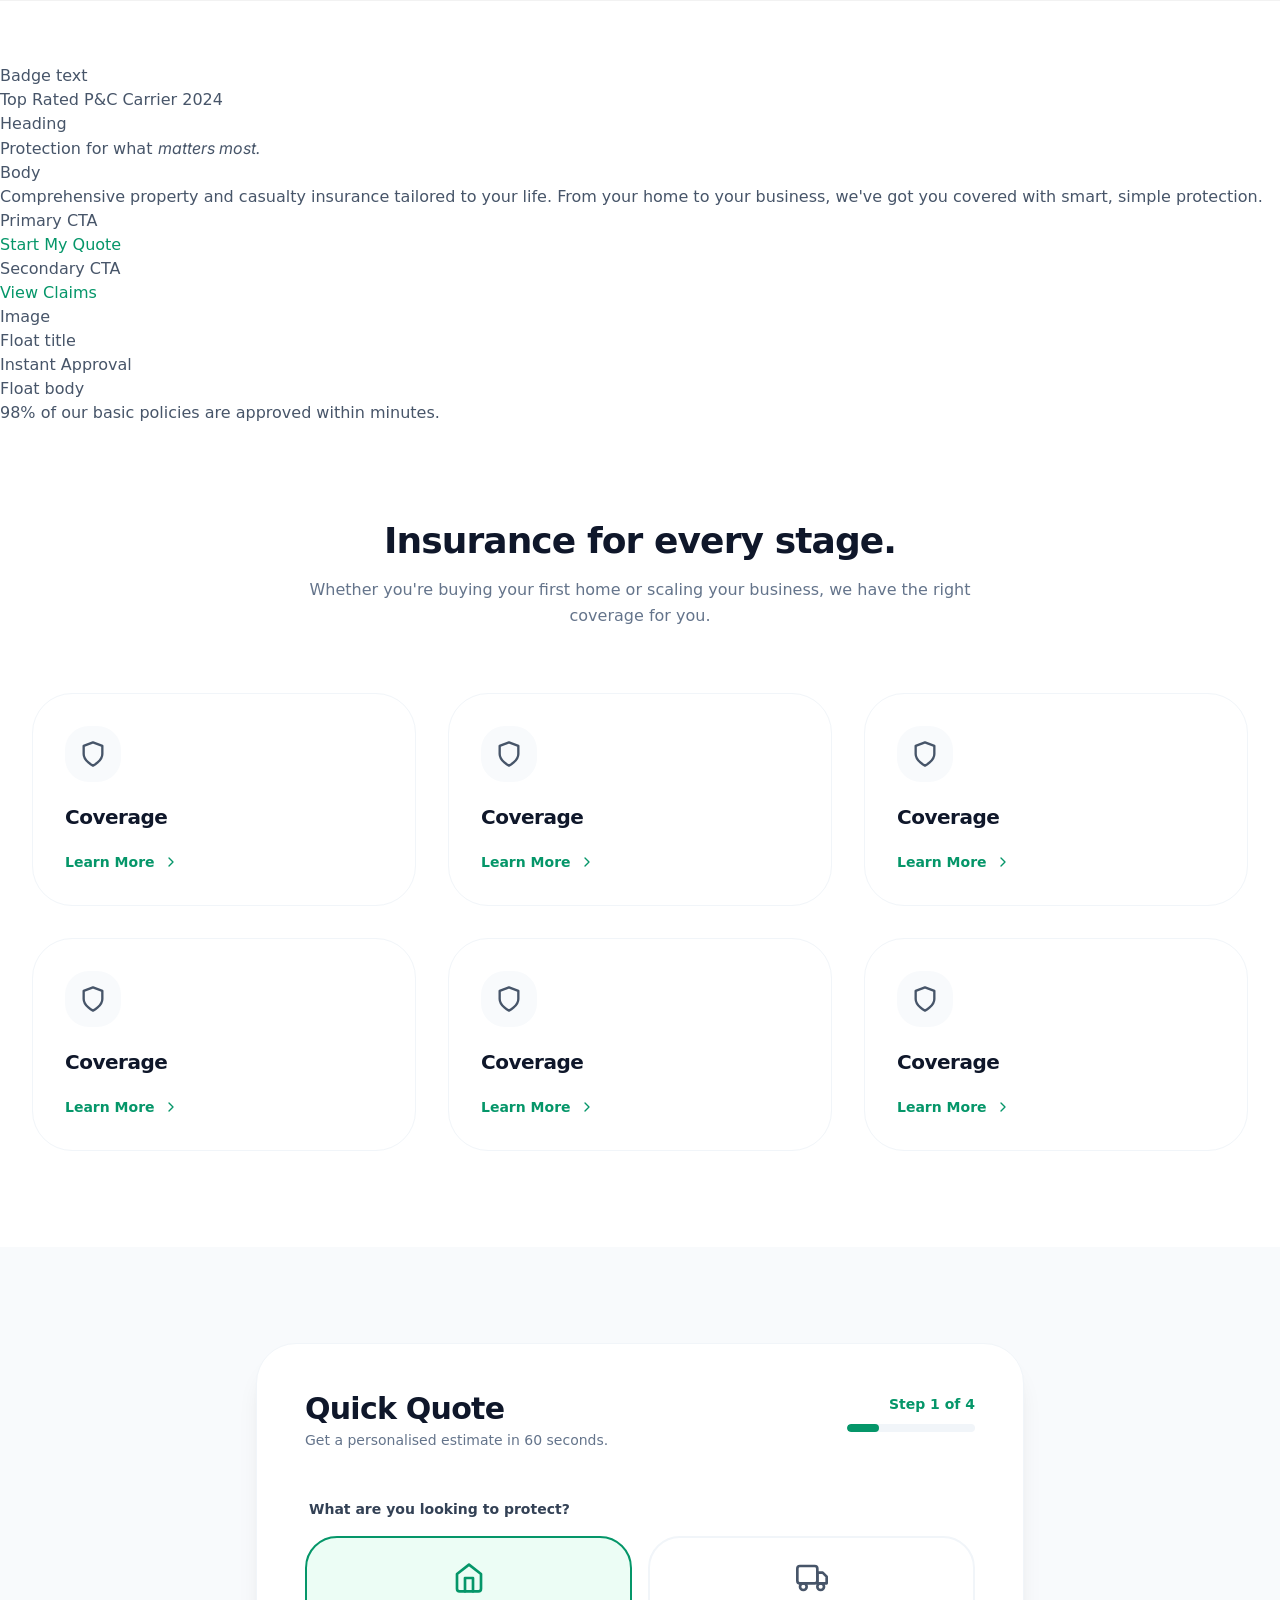
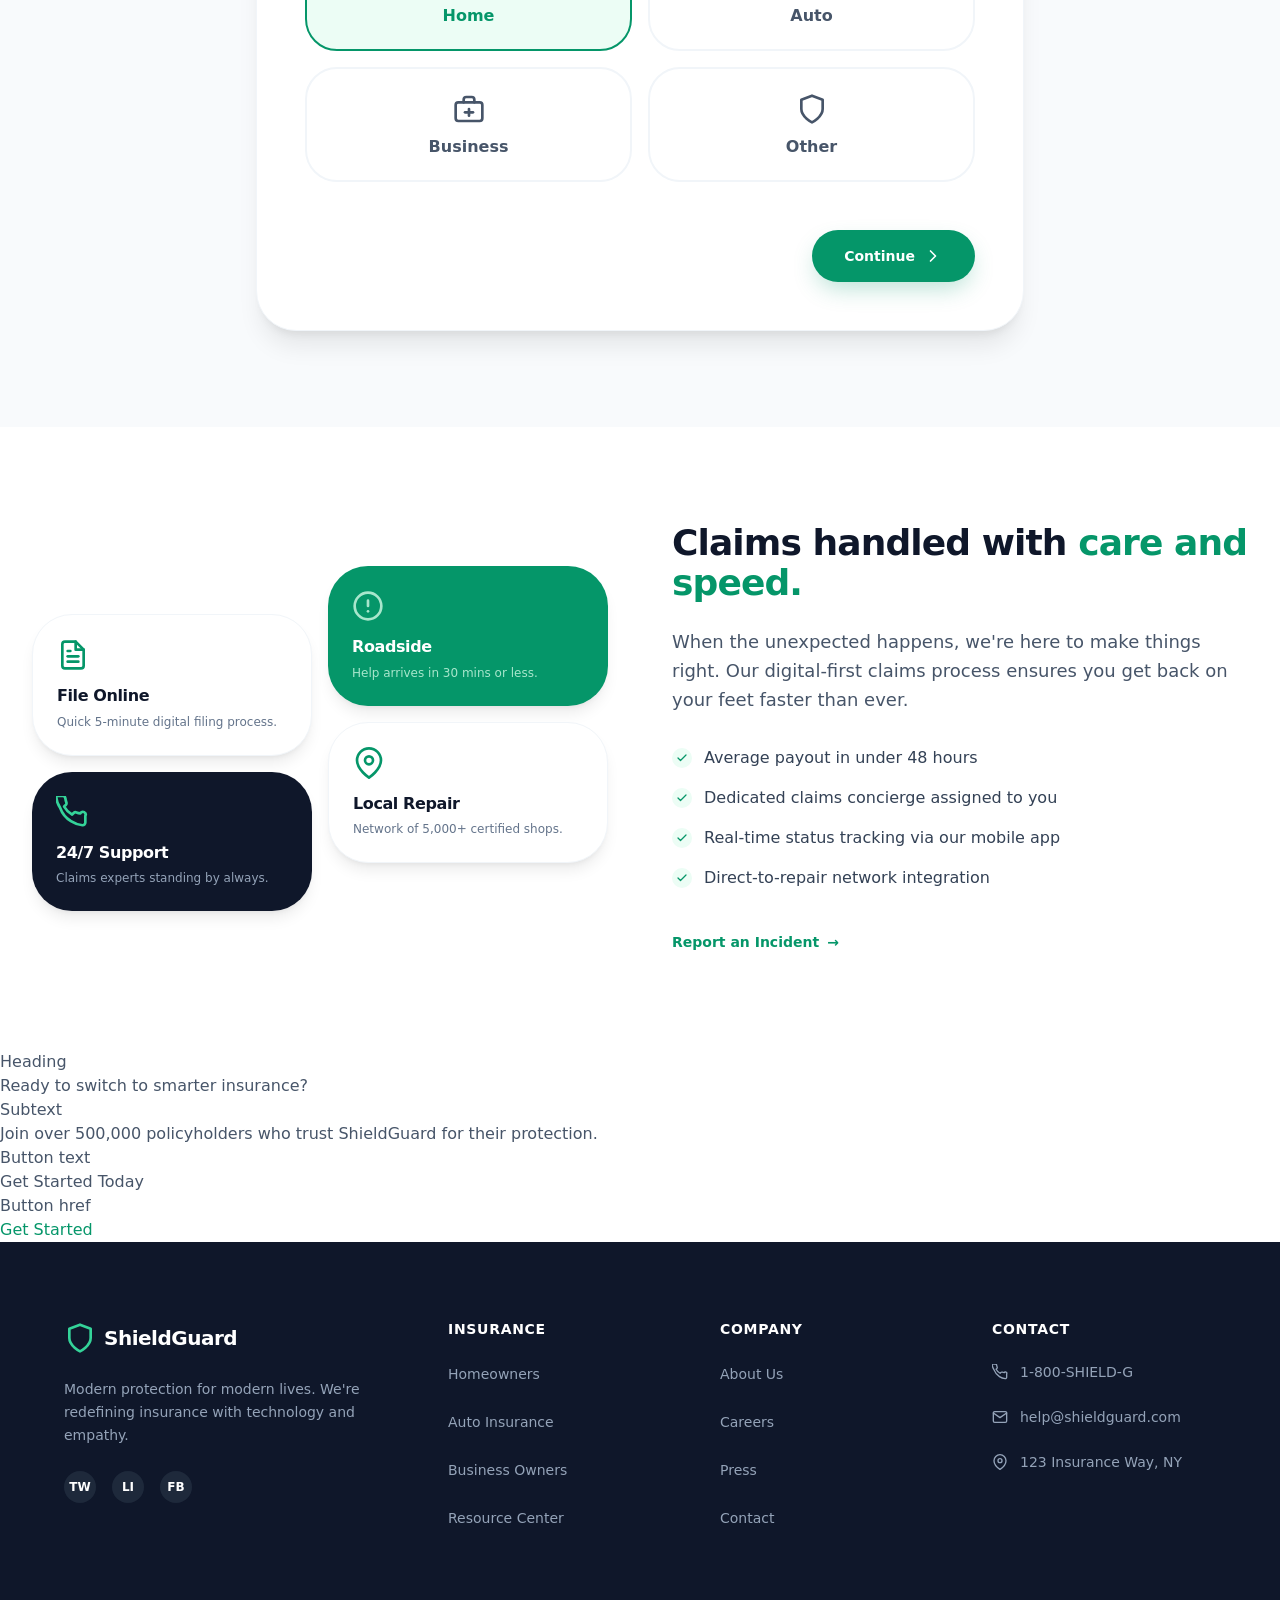
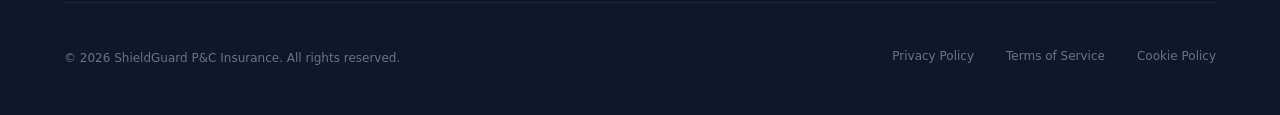
==== index.html @ e8e607c9 "Added all the required files" ====
<!DOCTYPE html>
<html lang="en">
<head>
  <meta charset="UTF-8">
  <meta name="viewport" content="width=device-width, initial-scale=1.0">
  <meta name="description" content="ShieldGuard P&C Insurance — Comprehensive property and casualty insurance for home, auto, and business.">

  <!-- Preconnect for Google Fonts -->
  <link rel="preconnect" href="https://fonts.googleapis.com">
  <link rel="preconnect" href="https://fonts.gstatic.com" crossorigin>
  <link href="https://fonts.googleapis.com/css2?family=Inter:wght@300;400;500;600;700;800;900&display=swap" rel="stylesheet">

  <!-- Critical styles -->
  <link rel="stylesheet" href="/styles/styles.css">

  <!-- Scripts -->
  <script type="module" src="/scripts/scripts.js"></script>

  <title>ShieldGuard P&C Insurance — Protection for What Matters Most</title>
</head>
<body>

  <header></header>

  <main>
    <!-- ════════════ HERO ════════════ -->
    <div>
      <div class="hero">
        <div>Badge text</div>
        <div>Top Rated P&amp;C Carrier 2024</div>
        <div>Heading</div>
        <div>Protection for what <em>matters most.</em></div>
        <div>Body</div>
        <div>Comprehensive property and casualty insurance tailored to your life. From your home to your business, we've got you covered with smart, simple protection.</div>
        <div>Primary CTA</div>
        <div><a href="#quote">Start My Quote</a></div>
        <div>Secondary CTA</div>
        <div><a href="/claims">View Claims</a></div>
        <div>Image</div>
        <div><!-- Author adds image here --></div>
        <div>Float title</div>
        <div>Instant Approval</div>
        <div>Float body</div>
        <div>98% of our basic policies are approved within minutes.</div>
      </div>
    </div>

    <!-- ════════════ SERVICES ════════════ -->
    <div>
      <div class="services">
        <div>Heading</div>
        <div>Insurance for every stage.</div>
        <div>Subtext</div>
        <div>Whether you're buying your first home or scaling your business, we have the right coverage for you.</div>
        <!-- Card 1 -->
        <div>Icon</div><div>home</div>
        <div>Title</div><div>Homeowners</div>
        <div>Body</div><div>Protect your biggest investment from fire, theft, and natural disasters with our comprehensive home policies.</div>
        <div>Link</div><div><a href="/products/homeowners">Learn More</a></div>
        <!-- Card 2 -->
        <div>Icon</div><div>auto</div>
        <div>Title</div><div>Auto Insurance</div>
        <div>Body</div><div>Smart coverage for your vehicles. Includes liability, collision, and 24/7 roadside assistance.</div>
        <div>Link</div><div><a href="/products/auto">Learn More</a></div>
        <!-- Card 3 -->
        <div>Icon</div><div>business</div>
        <div>Title</div><div>Business P&amp;C</div>
        <div>Body</div><div>General liability, professional indemnity, and property protection for small to mid-sized businesses.</div>
        <div>Link</div><div><a href="/products/business">Learn More</a></div>
      </div>
    </div>

    <!-- ════════════ QUOTE ════════════ -->
    <div id="quote">
      <div class="quote"></div>
    </div>

    <!-- ════════════ CLAIMS ════════════ -->
    <div id="claims">
      <div class="claims"></div>
    </div>

    <!-- ════════════ CTA BANNER ════════════ -->
    <div>
      <div class="cta-banner cards">
        <div>Heading</div>
        <div>Ready to switch to smarter insurance?</div>
        <div>Subtext</div>
        <div>Join over 500,000 policyholders who trust ShieldGuard for their protection.</div>
        <div>Button text</div>
        <div>Get Started Today</div>
        <div>Button href</div>
        <div><a href="#quote">Get Started</a></div>
      </div>
    </div>
  </main>

  <footer></footer>

</body>
</html>
---- styles/styles.css ----
/*
 * ShieldGuard P&C Insurance — AEM EDS Styles
 * Based on the ShieldGuard design system
 * Design: emerald/slate palette, Inter typeface, rounded modern cards
 */

/* ============================================================
   FONTS
   ============================================================ */
@font-face {
  font-family: Inter;
  src: url('../fonts/inter-regular.woff2') format('woff2');
  font-weight: 400;
  font-display: swap;
}

@font-face {
  font-family: Inter;
  src: url('../fonts/inter-medium.woff2') format('woff2');
  font-weight: 500;
  font-display: swap;
}

@font-face {
  font-family: Inter;
  src: url('../fonts/inter-semibold.woff2') format('woff2');
  font-weight: 600;
  font-display: swap;
}

@font-face {
  font-family: Inter;
  src: url('../fonts/inter-bold.woff2') format('woff2');
  font-weight: 700;
  font-display: swap;
}

@font-face {
  font-family: Inter;
  src: url('../fonts/inter-extrabold.woff2') format('woff2');
  font-weight: 800;
  font-display: swap;
}

/* ============================================================
   DESIGN TOKENS
   ============================================================ */
:root {
  /* Brand Colors */
  --color-brand-primary: #059669;       /* emerald-600 */
  --color-brand-primary-hover: #047857; /* emerald-700 */
  --color-brand-primary-light: #d1fae5; /* emerald-100 */
  --color-brand-primary-xlight: #ecfdf5;/* emerald-50 */
  --color-brand-primary-border: #a7f3d0;/* emerald-200 */
  --color-brand-primary-text: #065f46;  /* emerald-800 */
  --color-brand-accent: #34d399;        /* emerald-400 — dark bg accents */

  /* Neutral Palette */
  --color-neutral-900: #0f172a;  /* slate-900 — headings, dark bg */
  --color-neutral-800: #1e293b;  /* slate-800 */
  --color-neutral-700: #334155;  /* slate-700 */
  --color-neutral-600: #475569;  /* slate-600 — body text */
  --color-neutral-500: #64748b;  /* slate-500 — muted text */
  --color-neutral-400: #94a3b8;  /* slate-400 */
  --color-neutral-200: #e2e8f0;  /* slate-200 — borders */
  --color-neutral-100: #f1f5f9;  /* slate-100 — card bg */
  --color-neutral-50: #f8fafc;   /* slate-50 — section bg */
  --color-white: #ffffff;

  /* Semantic */
  --color-bg-page: var(--color-white);
  --color-bg-section-alt: var(--color-neutral-50);
  --color-bg-dark: var(--color-neutral-900);
  --color-text-heading: var(--color-neutral-900);
  --color-text-body: var(--color-neutral-600);
  --color-text-muted: var(--color-neutral-500);
  --color-border-default: var(--color-neutral-100);
  --color-border-input: var(--color-neutral-200);

  /* Typography */
  --font-family-base: 'Inter', ui-sans-serif, system-ui, -apple-system, sans-serif;
  --font-size-xs: 0.75rem;      /* 12px */
  --font-size-sm: 0.875rem;     /* 14px */
  --font-size-base: 1rem;       /* 16px */
  --font-size-lg: 1.125rem;     /* 18px */
  --font-size-xl: 1.25rem;      /* 20px */
  --font-size-2xl: 1.5rem;      /* 24px */
  --font-size-3xl: 1.875rem;    /* 30px */
  --font-size-4xl: 2.25rem;     /* 36px */
  --font-size-5xl: 3rem;        /* 48px */
  --font-size-6xl: 3.75rem;     /* 60px */
  --font-size-7xl: 4.5rem;      /* 72px */

  --font-weight-light: 300;
  --font-weight-regular: 400;
  --font-weight-medium: 500;
  --font-weight-semibold: 600;
  --font-weight-bold: 700;
  --font-weight-extrabold: 800;
  --font-weight-black: 900;

  --line-height-tight: 1.1;
  --line-height-snug: 1.25;
  --line-height-normal: 1.5;
  --line-height-relaxed: 1.625;
  --line-height-loose: 2;

  --letter-spacing-tight: -0.025em;
  --letter-spacing-normal: 0;
  --letter-spacing-wide: 0.05em;
  --letter-spacing-wider: 0.1em;

  /* Spacing */
  --space-1: 0.25rem;
  --space-2: 0.5rem;
  --space-3: 0.75rem;
  --space-4: 1rem;
  --space-5: 1.25rem;
  --space-6: 1.5rem;
  --space-8: 2rem;
  --space-10: 2.5rem;
  --space-12: 3rem;
  --space-16: 4rem;
  --space-20: 5rem;
  --space-24: 6rem;
  --space-32: 8rem;

  /* Border Radius */
  --radius-sm: 0.5rem;
  --radius-md: 0.75rem;
  --radius-lg: 1rem;
  --radius-xl: 1.5rem;
  --radius-2xl: 2rem;
  --radius-3xl: 2.5rem;
  --radius-full: 9999px;

  /* Shadows */
  --shadow-sm: 0 1px 2px 0 rgb(0 0 0 / 0.05);
  --shadow-md: 0 4px 6px -1px rgb(0 0 0 / 0.07), 0 2px 4px -2px rgb(0 0 0 / 0.07);
  --shadow-lg: 0 10px 15px -3px rgb(0 0 0 / 0.08), 0 4px 6px -4px rgb(0 0 0 / 0.08);
  --shadow-xl: 0 20px 25px -5px rgb(0 0 0 / 0.08), 0 8px 10px -6px rgb(0 0 0 / 0.08);
  --shadow-2xl: 0 25px 50px -12px rgb(0 0 0 / 0.18);
  --shadow-brand: 0 10px 25px -5px rgb(5 150 105 / 0.3);

  /* Layout */
  --container-max: 80rem;   /* 1280px */
  --container-pad: var(--space-4);
  --nav-height: 4rem;       /* 64px */

  /* Transitions */
  --transition-fast: 150ms ease;
  --transition-base: 250ms ease;
  --transition-slow: 400ms ease;

  /* Z-index */
  --z-nav: 50;
  --z-overlay: 40;
  --z-modal: 60;
  --z-toast: 70;
}

/* ============================================================
   RESET & BASE
   ============================================================ */
*, *::before, *::after {
  box-sizing: border-box;
  margin: 0;
  padding: 0;
}

html {
  scroll-behavior: smooth;
  -webkit-text-size-adjust: 100%;
}

body {
  font-family: var(--font-family-base);
  font-size: var(--font-size-base);
  font-weight: var(--font-weight-regular);
  line-height: var(--line-height-normal);
  color: var(--color-text-body);
  background-color: var(--color-bg-page);
  -webkit-font-smoothing: antialiased;
  -moz-osx-font-smoothing: grayscale;
}

body.appear {
  display: block;
}

/* Text selection */
::selection {
  background-color: var(--color-brand-primary-light);
  color: var(--color-brand-primary-text);
}

/* ============================================================
   TYPOGRAPHY
   ============================================================ */
h1, h2, h3, h4, h5, h6 {
  color: var(--color-text-heading);
  font-weight: var(--font-weight-bold);
  line-height: var(--line-height-tight);
  letter-spacing: var(--letter-spacing-tight);
}

h1 { font-size: var(--font-size-5xl); }
h2 { font-size: var(--font-size-4xl); }
h3 { font-size: var(--font-size-2xl); }
h4 { font-size: var(--font-size-xl); }
h5 { font-size: var(--font-size-lg); }
h6 { font-size: var(--font-size-base); }

@media (min-width: 1024px) {
  h1 { font-size: var(--font-size-7xl); }
  h2 { font-size: var(--font-size-5xl); }
  h3 { font-size: var(--font-size-3xl); }
}

p {
  margin-bottom: var(--space-4);
  line-height: var(--line-height-relaxed);
  color: var(--color-text-body);
}

p:last-child { margin-bottom: 0; }

a {
  color: var(--color-brand-primary);
  text-decoration: none;
  transition: color var(--transition-fast);
}

a:hover { color: var(--color-brand-primary-hover); }

strong, b { font-weight: var(--font-weight-bold); }

em, i { font-style: italic; }

ul, ol {
  padding-left: var(--space-6);
  margin-bottom: var(--space-6);
}

li { margin-bottom: var(--space-2); }

img {
  max-width: 100%;
  height: auto;
  display: block;
}

/* Brand highlight */
.highlight-brand {
  color: var(--color-brand-primary);
}

/* ============================================================
   LAYOUT CONTAINERS
   ============================================================ */
.section {
  padding: var(--space-24) var(--container-pad);
}

.section-alt {
  background-color: var(--color-bg-section-alt);
}

.section-dark {
  background-color: var(--color-bg-dark);
  color: var(--color-white);
}

.section-brand {
  background-color: var(--color-brand-primary);
  color: var(--color-white);
  position: relative;
  overflow: hidden;
}

.section-brand::before {
  content: '';
  position: absolute;
  top: 0;
  right: 0;
  width: 24rem;
  height: 24rem;
  background: rgba(52, 211, 153, 0.4);
  border-radius: var(--radius-full);
  filter: blur(3rem);
  transform: translate(50%, -50%);
  pointer-events: none;
}

.container {
  max-width: var(--container-max);
  margin-inline: auto;
  padding-inline: var(--container-pad);
}

@media (min-width: 640px) {
  :root { --container-pad: 1.5rem; }
}

@media (min-width: 1024px) {
  :root { --container-pad: 2rem; }
}

/* ============================================================
   BUTTONS
   ============================================================ */
.btn {
  display: inline-flex;
  align-items: center;
  justify-content: center;
  gap: var(--space-2);
  padding: var(--space-4) var(--space-8);
  border-radius: var(--radius-2xl);
  font-family: var(--font-family-base);
  font-size: var(--font-size-sm);
  font-weight: var(--font-weight-semibold);
  line-height: 1;
  cursor: pointer;
  border: none;
  text-decoration: none;
  transition: all var(--transition-base);
  white-space: nowrap;
}

.btn:focus-visible {
  outline: 2px solid var(--color-brand-primary);
  outline-offset: 2px;
}

/* Primary — emerald fill */
.btn-primary {
  background-color: var(--color-brand-primary);
  color: var(--color-white);
  box-shadow: var(--shadow-brand);
}

.btn-primary:hover {
  background-color: var(--color-brand-primary-hover);
  color: var(--color-white);
  transform: translateY(-1px);
  box-shadow: 0 14px 30px -5px rgb(5 150 105 / 0.4);
}

/* Secondary — dark fill */
.btn-dark {
  background-color: var(--color-neutral-900);
  color: var(--color-white);
}

.btn-dark:hover {
  background-color: var(--color-neutral-800);
  color: var(--color-white);
}

/* Outline */
.btn-outline {
  background-color: var(--color-white);
  color: var(--color-neutral-900);
  border: 1px solid var(--color-border-input);
}

.btn-outline:hover {
  background-color: var(--color-neutral-50);
  color: var(--color-neutral-900);
}

/* Ghost — white on brand bg */
.btn-ghost-white {
  background-color: var(--color-white);
  color: var(--color-brand-primary);
  font-size: var(--font-size-lg);
}

.btn-ghost-white:hover {
  background-color: var(--color-brand-primary-xlight);
  color: var(--color-brand-primary);
}

/* Pill (nav CTA) */
.btn-pill {
  border-radius: var(--radius-full);
  padding: var(--space-2) var(--space-5);
}

/* Large */
.btn-lg {
  padding: var(--space-4) var(--space-10);
  font-size: var(--font-size-lg);
}

/* Full width */
.btn-block {
  width: 100%;
}

/* ============================================================
   FORMS
   ============================================================ */
.form-label {
  display: block;
  font-size: var(--font-size-sm);
  font-weight: var(--font-weight-bold);
  color: var(--color-neutral-700);
  margin-bottom: var(--space-2);
  margin-left: var(--space-1);
}

.form-input,
.form-select,
.form-textarea {
  display: block;
  width: 100%;
  padding: var(--space-4) var(--space-5);
  background-color: var(--color-white);
  border: 1px solid var(--color-border-input);
  border-radius: var(--radius-xl);
  font-family: var(--font-family-base);
  font-size: var(--font-size-base);
  color: var(--color-neutral-900);
  transition: border-color var(--transition-fast), box-shadow var(--transition-fast);
  outline: none;
}

.form-input:focus,
.form-select:focus,
.form-textarea:focus {
  border-color: var(--color-brand-primary);
  box-shadow: 0 0 0 3px rgb(5 150 105 / 0.12);
}

.form-input::placeholder,
.form-textarea::placeholder {
  color: var(--color-neutral-400);
}

.form-textarea {
  resize: vertical;
  min-height: 8rem;
}

.form-select {
  appearance: none;
  background-image: url("data:image/svg+xml,%3Csvg xmlns='http://www.w3.org/2000/svg' width='16' height='16' viewBox='0 0 24 24' fill='none' stroke='%2364748b' stroke-width='2'%3E%3Cpath d='M6 9l6 6 6-6'/%3E%3C/svg%3E");
  background-repeat: no-repeat;
  background-position: right var(--space-4) center;
  padding-right: var(--space-10);
}

/* ============================================================
   CARDS
   ============================================================ */
.card {
  background-color: var(--color-white);
  border: 1px solid var(--color-border-default);
  border-radius: var(--radius-3xl);
  padding: var(--space-8);
  transition: border-color var(--transition-base), box-shadow var(--transition-base);
}

.card:hover {
  border-color: var(--color-brand-primary-border);
  box-shadow: var(--shadow-xl);
}

.card-dark {
  background-color: var(--color-neutral-900);
  border-color: transparent;
  color: var(--color-white);
}

.card-brand {
  background-color: var(--color-brand-primary);
  border-color: transparent;
  color: var(--color-white);
}

/* Icon container inside cards */
.card-icon {
  width: 3.5rem;
  height: 3.5rem;
  border-radius: var(--radius-xl);
  display: flex;
  align-items: center;
  justify-content: center;
  margin-bottom: var(--space-6);
  background-color: var(--color-neutral-50);
  transition: background-color var(--transition-base);
}

.card:hover .card-icon {
  background-color: var(--color-brand-primary-xlight);
}

.card-icon img,
.card-icon svg {
  width: 1.75rem;
  height: 1.75rem;
  color: var(--color-neutral-600);
}

.card:hover .card-icon svg {
  color: var(--color-brand-primary);
}

/* ============================================================
   BADGES / PILLS
   ============================================================ */
.badge {
  display: inline-flex;
  align-items: center;
  gap: var(--space-2);
  padding: var(--space-1) var(--space-3);
  border-radius: var(--radius-full);
  font-size: var(--font-size-xs);
  font-weight: var(--font-weight-bold);
  letter-spacing: var(--letter-spacing-wider);
  text-transform: uppercase;
}

.badge-brand {
  background-color: var(--color-brand-primary-xlight);
  border: 1px solid var(--color-brand-primary-border);
  color: var(--color-brand-primary);
}

.badge-dark {
  background-color: var(--color-neutral-900);
  color: var(--color-white);
}

/* ============================================================
   SECTION HEADERS
   ============================================================ */
.section-header {
  text-align: center;
  max-width: 42rem;
  margin-inline: auto;
  margin-bottom: var(--space-16);
}

.section-header h2 {
  margin-bottom: var(--space-4);
}

.section-header p {
  font-size: var(--font-size-lg);
  color: var(--color-text-muted);
  margin-bottom: 0;
}

/* ============================================================
   GRID LAYOUTS
   ============================================================ */
.grid-2 {
  display: grid;
  gap: var(--space-8);
}

.grid-3 {
  display: grid;
  gap: var(--space-8);
}

.grid-4 {
  display: grid;
  gap: var(--space-8);
}

@media (min-width: 768px) {
  .grid-2 { grid-template-columns: repeat(2, 1fr); }
  .grid-3 { grid-template-columns: repeat(2, 1fr); }
  .grid-4 { grid-template-columns: repeat(2, 1fr); }
}

@media (min-width: 1024px) {
  .grid-3 { grid-template-columns: repeat(3, 1fr); }
  .grid-4 { grid-template-columns: repeat(4, 1fr); }
}

/* ============================================================
   CHECK LIST
   ============================================================ */
.check-list {
  list-style: none;
  padding: 0;
  margin: 0;
}

.check-list li {
  display: flex;
  align-items: center;
  gap: var(--space-3);
  color: var(--color-neutral-700);
  font-weight: var(--font-weight-medium);
  margin-bottom: var(--space-4);
}

.check-list li::before {
  content: '';
  flex-shrink: 0;
  width: 1.25rem;
  height: 1.25rem;
  border-radius: var(--radius-full);
  background-color: var(--color-brand-primary-xlight);
  background-image: url("data:image/svg+xml,%3Csvg xmlns='http://www.w3.org/2000/svg' viewBox='0 0 24 24' fill='none' stroke='%23059669' stroke-width='2.5' stroke-linecap='round' stroke-linejoin='round'%3E%3Cpolyline points='20 6 9 17 4 12'/%3E%3C/svg%3E");
  background-repeat: no-repeat;
  background-position: center;
  background-size: 70%;
}

/* ============================================================
   LINK WITH ARROW
   ============================================================ */
.link-arrow {
  display: inline-flex;
  align-items: center;
  gap: var(--space-2);
  color: var(--color-brand-primary);
  font-weight: var(--font-weight-semibold);
  font-size: var(--font-size-sm);
  text-decoration: none;
  transition: gap var(--transition-base);
}

.link-arrow:hover {
  gap: var(--space-3);
  color: var(--color-brand-primary-hover);
}

.link-arrow::after {
  content: '→';
  display: inline-block;
}

/* ============================================================
   DIVIDERS
   ============================================================ */
hr {
  border: none;
  border-top: 1px solid var(--color-border-default);
  margin: var(--space-8) 0;
}

/* ============================================================
   STAT BLOCK
   ============================================================ */
.stat-block {
  text-align: center;
  padding: var(--space-8);
  background-color: var(--color-neutral-50);
  border-radius: var(--radius-3xl);
  border: 1px solid var(--color-border-default);
}

.stat-block .stat-value {
  font-size: var(--font-size-4xl);
  font-weight: var(--font-weight-black);
  color: var(--color-neutral-900);
  letter-spacing: var(--letter-spacing-tight);
  line-height: 1;
  margin-bottom: var(--space-2);
}

.stat-block .stat-label {
  font-size: var(--font-size-xs);
  font-weight: var(--font-weight-bold);
  color: var(--color-text-muted);
  text-transform: uppercase;
  letter-spacing: var(--letter-spacing-wider);
}

/* ============================================================
   PROSE (Rich Text / Article Content)
   ============================================================ */
.prose h1 {
  font-size: var(--font-size-4xl);
  font-weight: var(--font-weight-bold);
  color: var(--color-neutral-900);
  margin-top: var(--space-12);
  margin-bottom: var(--space-6);
  line-height: var(--line-height-tight);
}

.prose h2 {
  font-size: var(--font-size-3xl);
  font-weight: var(--font-weight-bold);
  color: var(--color-neutral-900);
  margin-top: var(--space-10);
  margin-bottom: var(--space-4);
}

.prose h3 {
  font-size: var(--font-size-2xl);
  font-weight: var(--font-weight-bold);
  color: var(--color-neutral-900);
  margin-top: var(--space-8);
  margin-bottom: var(--space-3);
}

.prose p {
  margin-bottom: var(--space-6);
  color: var(--color-neutral-600);
  line-height: var(--line-height-relaxed);
}

.prose ul {
  list-style: disc;
  padding-left: var(--space-6);
  margin-bottom: var(--space-6);
}

.prose ol {
  list-style: decimal;
  padding-left: var(--space-6);
  margin-bottom: var(--space-6);
}

.prose li {
  color: var(--color-neutral-600);
  padding-left: var(--space-2);
  margin-bottom: var(--space-2);
}

.prose strong {
  font-weight: var(--font-weight-bold);
  color: var(--color-neutral-900);
}

/* ============================================================
   LAZY LOADING / APPEAR ANIMATION
   ============================================================ */
main .section[data-section-status='loading'],
main .section[data-section-status='initialized'] {
  display: none;
}

/* Fade-in for sections */
@media (prefers-reduced-motion: no-preference) {
  .appear-on-scroll {
    opacity: 0;
    transform: translateY(1.25rem);
    transition: opacity var(--transition-slow), transform var(--transition-slow);
  }

  .appear-on-scroll.is-visible {
    opacity: 1;
    transform: translateY(0);
  }
}

/* ============================================================
   UTILITY CLASSES
   ============================================================ */
.sr-only {
  position: absolute;
  width: 1px;
  height: 1px;
  padding: 0;
  margin: -1px;
  overflow: hidden;
  clip: rect(0, 0, 0, 0);
  white-space: nowrap;
  border-width: 0;
}

.text-center { text-align: center; }
.text-muted { color: var(--color-text-muted); }
.text-brand { color: var(--color-brand-primary); }
.font-bold { font-weight: var(--font-weight-bold); }
.mt-0 { margin-top: 0; }

/* ============================================================
   RESPONSIVE MEDIA
   ============================================================ */
@media (max-width: 767px) {
  .section { padding: var(--space-16) var(--container-pad); }
  h1 { font-size: var(--font-size-4xl); }
  h2 { font-size: var(--font-size-3xl); }
}
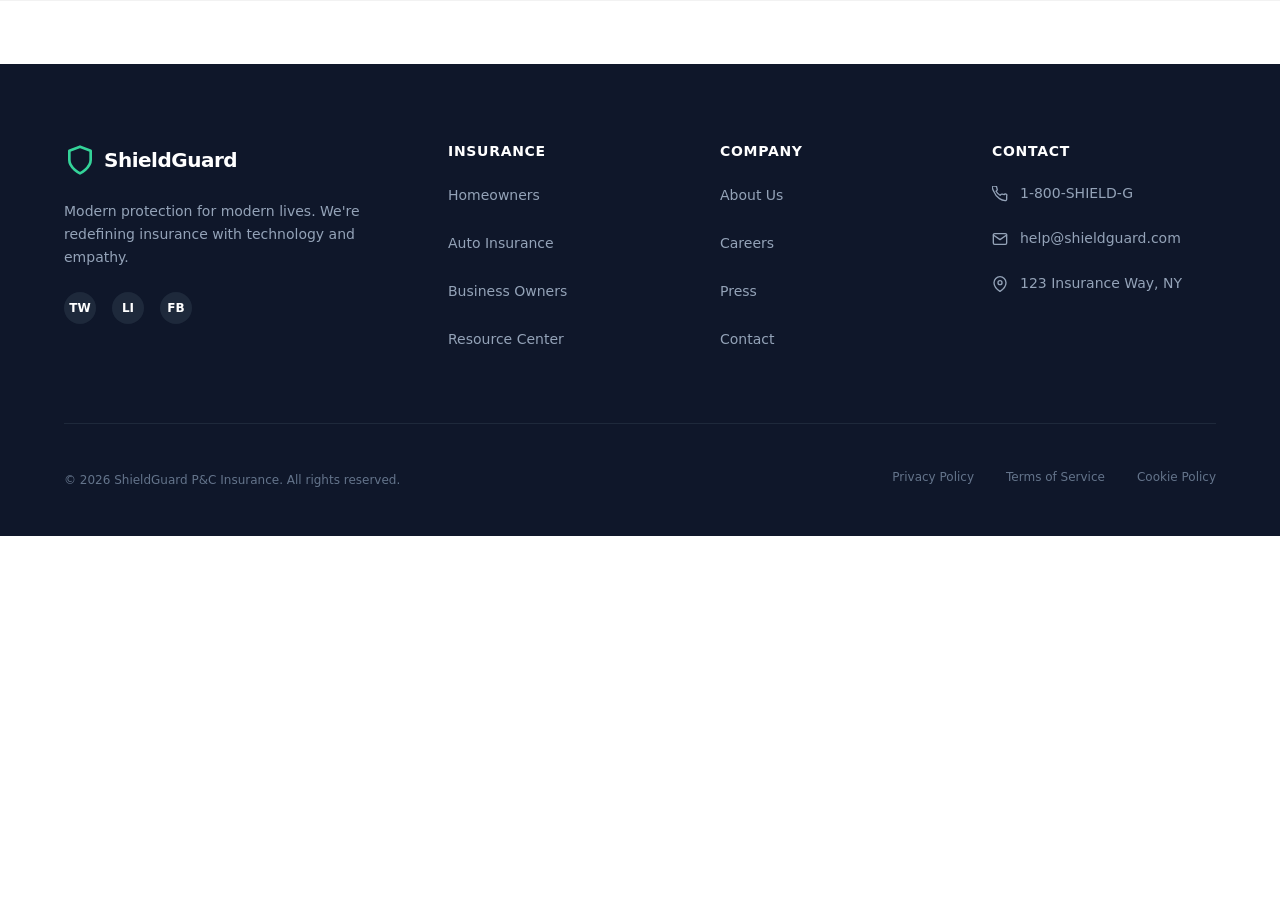
==== commit 0a511ef2: "Simplify index.html by removing unused content Removed unnecessary HTML comments and sections, simpl" ====
--- a/index.html
+++ b/index.html
@@ -1,101 +1,20 @@
 <!DOCTYPE html>
 <html lang="en">
 <head>
-  <meta charset="UTF-8">
-  <meta name="viewport" content="width=device-width, initial-scale=1.0">
-  <meta name="description" content="ShieldGuard P&C Insurance — Comprehensive property and casualty insurance for home, auto, and business.">
+  <meta charset="UTF-8" />
+  <meta name="viewport" content="width=device-width, initial-scale=1.0" />
 
-  <!-- Preconnect for Google Fonts -->
-  <link rel="preconnect" href="https://fonts.googleapis.com">
-  <link rel="preconnect" href="https://fonts.gstatic.com" crossorigin>
-  <link href="https://fonts.googleapis.com/css2?family=Inter:wght@300;400;500;600;700;800;900&display=swap" rel="stylesheet">
-
-  <!-- Critical styles -->
-  <link rel="stylesheet" href="/styles/styles.css">
-
-  <!-- Scripts -->
+  <link rel="stylesheet" href="/styles/styles.css" />
   <script type="module" src="/scripts/scripts.js"></script>
 
-  <title>ShieldGuard P&C Insurance — Protection for What Matters Most</title>
+  <title>ShieldGuard</title>
 </head>
+
 <body>
-
   <header></header>
 
-  <main>
-    <!-- ════════════ HERO ════════════ -->
-    <div>
-      <div class="hero">
-        <div>Badge text</div>
-        <div>Top Rated P&amp;C Carrier 2024</div>
-        <div>Heading</div>
-        <div>Protection for what <em>matters most.</em></div>
-        <div>Body</div>
-        <div>Comprehensive property and casualty insurance tailored to your life. From your home to your business, we've got you covered with smart, simple protection.</div>
-        <div>Primary CTA</div>
-        <div><a href="#quote">Start My Quote</a></div>
-        <div>Secondary CTA</div>
-        <div><a href="/claims">View Claims</a></div>
-        <div>Image</div>
-        <div><!-- Author adds image here --></div>
-        <div>Float title</div>
-        <div>Instant Approval</div>
-        <div>Float body</div>
-        <div>98% of our basic policies are approved within minutes.</div>
-      </div>
-    </div>
-
-    <!-- ════════════ SERVICES ════════════ -->
-    <div>
-      <div class="services">
-        <div>Heading</div>
-        <div>Insurance for every stage.</div>
-        <div>Subtext</div>
-        <div>Whether you're buying your first home or scaling your business, we have the right coverage for you.</div>
-        <!-- Card 1 -->
-        <div>Icon</div><div>home</div>
-        <div>Title</div><div>Homeowners</div>
-        <div>Body</div><div>Protect your biggest investment from fire, theft, and natural disasters with our comprehensive home policies.</div>
-        <div>Link</div><div><a href="/products/homeowners">Learn More</a></div>
-        <!-- Card 2 -->
-        <div>Icon</div><div>auto</div>
-        <div>Title</div><div>Auto Insurance</div>
-        <div>Body</div><div>Smart coverage for your vehicles. Includes liability, collision, and 24/7 roadside assistance.</div>
-        <div>Link</div><div><a href="/products/auto">Learn More</a></div>
-        <!-- Card 3 -->
-        <div>Icon</div><div>business</div>
-        <div>Title</div><div>Business P&amp;C</div>
-        <div>Body</div><div>General liability, professional indemnity, and property protection for small to mid-sized businesses.</div>
-        <div>Link</div><div><a href="/products/business">Learn More</a></div>
-      </div>
-    </div>
-
-    <!-- ════════════ QUOTE ════════════ -->
-    <div id="quote">
-      <div class="quote"></div>
-    </div>
-
-    <!-- ════════════ CLAIMS ════════════ -->
-    <div id="claims">
-      <div class="claims"></div>
-    </div>
-
-    <!-- ════════════ CTA BANNER ════════════ -->
-    <div>
-      <div class="cta-banner cards">
-        <div>Heading</div>
-        <div>Ready to switch to smarter insurance?</div>
-        <div>Subtext</div>
-        <div>Join over 500,000 policyholders who trust ShieldGuard for their protection.</div>
-        <div>Button text</div>
-        <div>Get Started Today</div>
-        <div>Button href</div>
-        <div><a href="#quote">Get Started</a></div>
-      </div>
-    </div>
-  </main>
+  <main></main>
 
   <footer></footer>
-
 </body>
 </html>
